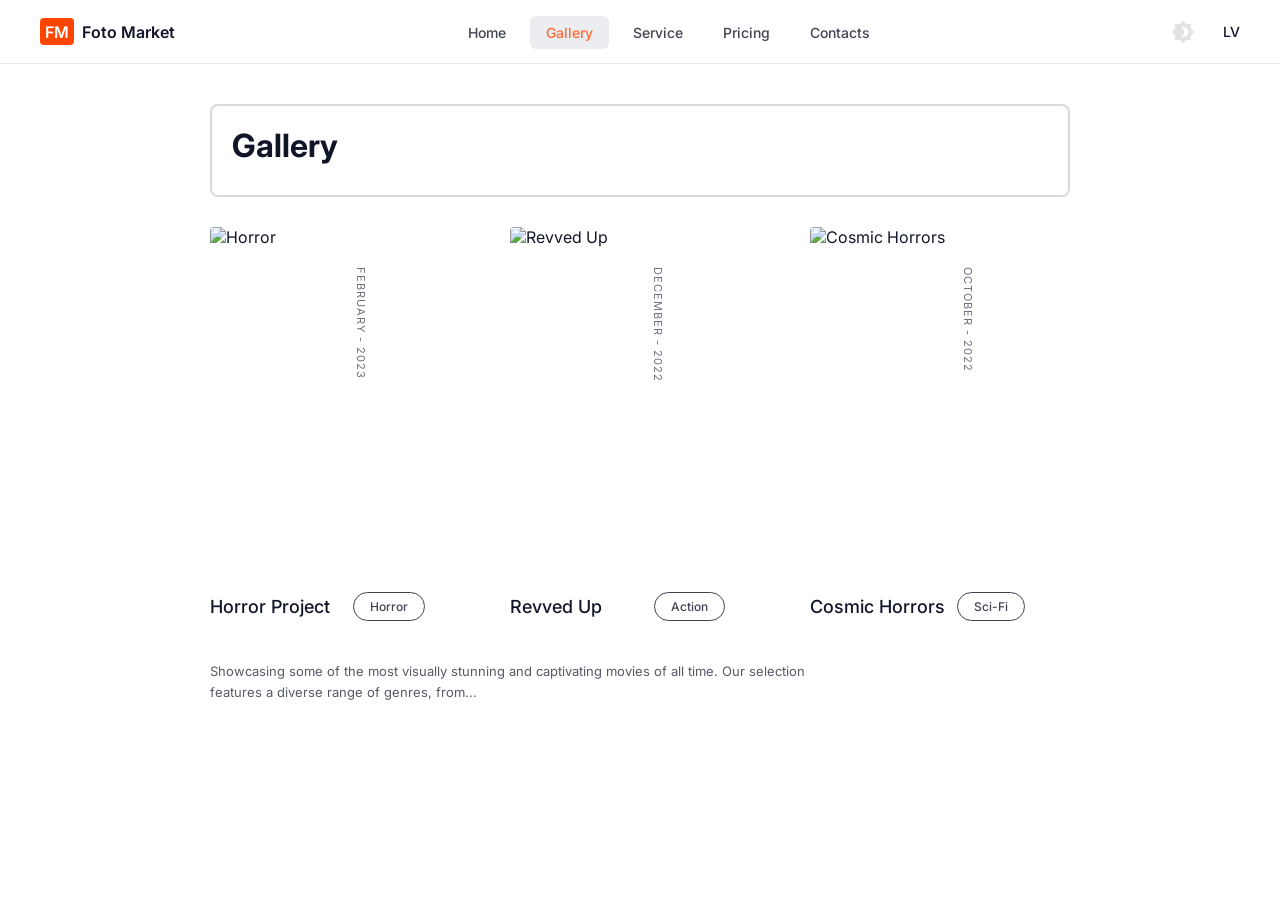
==== gallery/gallery.html @ 90271d40 "Add files via upload" ====
<!DOCTYPE html>
<html lang="en" id="html-lang">
<head>
    <meta charset="UTF-8">
    <meta name="viewport" content="width=device-width, initial-scale=1.0">
    <title>Foto Market - Gallery</title>
    <link rel="stylesheet" href="../css/style.css">
    <link rel="stylesheet" href="../css/nav.css">
    <link href="https://fonts.googleapis.com/css2?family=Inter:wght@400;500;600&display=swap" rel="stylesheet">
</head>
<body>

    <nav class="navbar">
        <div class="nav-logo">
            <span class="logo-box">FM</span>
            <span class="logo-text">Foto Market</span>
        </div>

        <ul class="nav-links">
            <li><a href="../index.html" class="nav-item" data-i18n="nav-home">Home</a></li>
            <li><a href="gallery.html" class="nav-item active" data-i18n="nav-gallery">Gallery</a></li>
            <li><a href="#" class="nav-item" data-i18n="nav-service">Service</a></li>
            <li><a href="#" class="nav-item" data-i18n="nav-pricing">Pricing</a></li>
            <li><a href="#" class="nav-item" data-i18n="nav-contacts">Contacts</a></li>
        </ul>

        <div class="nav-actions">
            <button id="theme_switch">
                <img src="../picture/light.svg" alt="Light Mode" class="icon-light">
                <img src="../picture/dark.svg" alt="Dark Mode" class="icon-dark">
            </button>
            <a href="#" id="lang-toggle" class="btn-login">LV</a>
        </div>
    </nav>

    <main class="content-container">
        
        <div class="intro-box">
            <h1 data-i18n="gallery-title">Gallery</h1>
        </div>

        <div class="gallery-grid">
            
            <div class="gallery-item">
                <div class="image-wrapper">
                    <img src="https://images.unsplash.com/photo-1505635552518-3448ff116af3?w=600&auto=format&fit=crop&q=80" alt="Horror">
                    <span class="vertical-date" data-i18n="project1-date">February - 2023</span>
                </div>
                <div class="item-footer">
                    <h3 data-i18n="project1-title">Horror Project</h3>
                    <span class="category-tag" data-i18n="project1-tag">Horror</span>
                </div>
            </div>

            <div class="gallery-item">
                <div class="image-wrapper">
                    <img src="https://images.unsplash.com/photo-1542282088-fe8426682b8f?w=600&auto=format&fit=crop&q=80" alt="Revved Up">
                    <span class="vertical-date" data-i18n="project2-date">December - 2022</span>
                </div>
                <div class="item-footer">
                    <h3 data-i18n="project2-title">Revved Up</h3>
                    <span class="category-tag" data-i18n="project2-tag">Action</span>
                </div>
            </div>

            <div class="gallery-item">
                <div class="image-wrapper">
                    <img src="https://images.unsplash.com/photo-1579783902614-a3fb3927b6a5?w=600&auto=format&fit=crop&q=80" alt="Cosmic Horrors">
                    <span class="vertical-date" data-i18n="project3-date">October - 2022</span>
                </div>
                <div class="item-footer">
                    <h3 data-i18n="project3-title">Cosmic Horrors</h3>
                    <span class="category-tag" data-i18n="project3-tag">Sci-Fi</span>
                </div>
            </div>

        </div>

        <div class="gallery-info">
            <p data-i18n="gallery-desc">
                Showcasing some of the most visually stunning and captivating movies of all time. 
                Our selection features a diverse range of genres, from...
            </p>
        </div>
    </main>

    <script src="../java/lang.js"></script>
    <script src="../java/darkmode.js"></script>
</body>
</html>
---- css/style.css ----
/* --- Main container for spacing and alignment (Location) --- */
.content-container {
    max-width: 900px;
    margin: 40px auto;
    padding: 0 20px;
}

/* --- First rectangle: Location and padding --- */
.intro-box {
    border: 2px solid var(--box-border);
    border-radius: 8px;
    padding: 20px;
    margin-bottom: 25px;
}

.intro-box h1 {
    margin: 0 0 10px 0;
}

.intro-box h2 {
    margin: 0;
}

/* --- Second large rectangle: Location and padding --- */
.description-box {
    /* Mainīgais no nav.css, lai pielāgotos tēmai */
    border: 2px solid var(--box-border);
    border-radius: 8px;
    padding: 30px;
}

.description-box p {
    margin: 0 0 25px 0;
}

/* --- Dashed border/frame for the future image --- */
.image-placeholder {
    width: 100%;
    height: 250px;
    border: 2px dashed var(--dashed-border);
    border-radius: 6px;
    display: flex;
    align-items: center;
    justify-content: center;
}

.placeholder-text {
    opacity: 0.4;
    letter-spacing: 1px;
}

/* --- Gallery Layout Structure --- */
.gallery-grid {
    display: flex;
    gap: 40px;
    align-items: flex-start;
    margin-top: 30px;
    margin-bottom: 40px;
    width: 100%;
}

.gallery-item {
    flex: 1;
    display: flex;
    flex-direction: column;
}

.image-wrapper {
    position: relative;
    width: 100%;
    margin-bottom: 15px;
    padding-right: 45px;
}

.image-wrapper img {
    width: 100%;
    height: 350px; /* English comment: Fixed height to match reference dimensions cleanly */
    display: block;
    object-fit: cover;
    border-radius: 4px;
}

.vertical-date {
    position: absolute;
    right: -10px;
    top: 40px;
    transform: rotate(90deg);
    transform-origin: left top;
    font-size: 11px;
    letter-spacing: 1px;
    text-transform: uppercase;
    opacity: 0.6;
    white-space: nowrap;
}

.item-footer {
    display: flex;
    justify-content: space-between;
    align-items: center;
    width: 100%;
    padding-right: 45px;
}

.item-footer h3 {
    font-size: 18px;
    font-weight: 500;
    margin: 0;
}

.category-tag {
    border: 1px solid var(--text-color);
    padding: 6px 16px;
    border-radius: 20px;
    font-size: 12px;
    font-weight: 500;
    opacity: 0.8;
}

.gallery-info {
    margin-top: 40px;
    max-width: 600px;
}

.gallery-info p {
    font-size: 13px;
    line-height: 1.6;
    opacity: 0.7;
}
---- css/nav.css ----
/* Change theme (dark)  */
:root {
    --base-color: white;
    --base-variant: #e8e9ed;
    --text-color: #111528;
    --secondary-text: #4258cf;
    --primary-color: #6373c3;
    --navbar-bg: #ffffff; /* Light navbar bg */
    --navbar-border: #eaeaea;
    /*dark boarder in light mod*/
    --box-border: rgba(0, 0, 0, 0.15);
    --dashed-border: rgba(0, 0, 0, 0.3);
}

.dark_mode {
    --base-color: #070b07;
    --base-variant: #101425;
    --text-color: #fff;
    --secondary-text: #a4a5b8;
    --primary-color: #0071ff;
    --navbar-bg: #141914; /* Dark navbar bar*/
    --navbar-border: #222c22;
    
    /* Pievieno šo tumšajam režīmam (gaišāki rāmīši, kā bija līdz šim) */
    --box-border: rgba(255, 255, 255, 0.2);
    --dashed-border: rgba(255, 255, 255, 0.4);
}

/* Theme Switch Button Styling */
#theme_switch {
    background: none;
    border: none;
    cursor: pointer;
    padding: 8px;
    display: flex;
    align-items: center;
    justify-content: center;
}
#theme_switch {
    fill: var(--primary-color);

}

/* light */
#theme_switch .icon-light {
    display: none;
}
#theme_switch .icon-dark {
    display: block;
    width: 24px;  /* can change size */
    height: 24px;
}

/* when active  Dark Mode, change icons*/
.dark_mode #theme_switch .icon-light {
    display: block;
    width: 24px;
    height: 24px;
}
.dark_mode #theme_switch .icon-dark {
    display: none;
}

/* Reset basic styles and set up the font */
* {
    margin: 0;
    padding: 0;
    box-sizing: border-box;
    font-family: 'Inter', sans-serif;
}

body {
    background-color: var(--base-color); 
    color: var(--text-color);
}

/* Main navbar container styling */
.navbar {
    display: flex;
    justify-content: space-between;
    align-items: center;
    padding: 12px 40px;
    background-color: var(--navbar-bg); /* Fixed to use variable */
    border-bottom: 1px solid var(--navbar-border); /* Fixed to use variable */
    height: 64px;
}

/* Left side: Logo styling */
.nav-logo {
    display: flex;
    align-items: center;
    gap: 8px;
    cursor: pointer;
}

.logo-box {
    background-color: #ff4500; /* Vibrant orange/red logo background */
    color: #ffffff;
    font-weight: 600;
    font-size: 16px;
    width: 34px;
    height: 27px;
    display: flex;
    align-items: center;
    justify-content: center;
    border-radius: 4px;
}

.logo-text {
    font-size: 16px;
    font-weight: 600;
    color: var(--text-color);
}

/* Center: Navigation links styling */
.nav-links {
    display: flex;
    list-style: none;
    gap: 8px;
    align-items: center;
}

.nav-item {
    text-decoration: none;
    color: var(--text-color); 
    font-size: 14px;
    font-weight: 500;
    padding: 8px 16px;
    border-radius: 6px;
    transition: all 0.2s ease;
    opacity: 0.8;
}

.nav-item:hover {
    color: var(--text-color);
    background-color: var(--base-variant); /* Fixed to use variable */
    opacity: 1;
}

/* Highlighted active tab (Platform) */
.nav-item.active {
    color: #ff4500; /* Made it match the logo or prominent color */
    background-color: var(--base-variant); 
}

/* Right side: Action buttons styling */
.nav-actions {
    display: flex;
    align-items: center;
    gap: 20px;
}

.btn-login, .btn-signup {
    text-decoration: none;
    font-size: 14px;
    font-weight: 500;
    color: var(--text-color); /* Fixed to change color in dark mode */
    transition: opacity 0.2s ease;
}

.btn-login:hover, .btn-signup:hover {
    opacity: 0.7;
}

/* The dark pill-shaped CTA button */
.btn-demo {
    text-decoration: none;
    font-size: 14px;
    font-weight: 500;
    color: #ffffff;
    background-color: #000000;
    padding: 10px 20px;
    border-radius: 20px; /* Capsule look */
    transition: background-color 0.2s ease;
}

.btn-demo:hover {
    background-color: #222222;
}
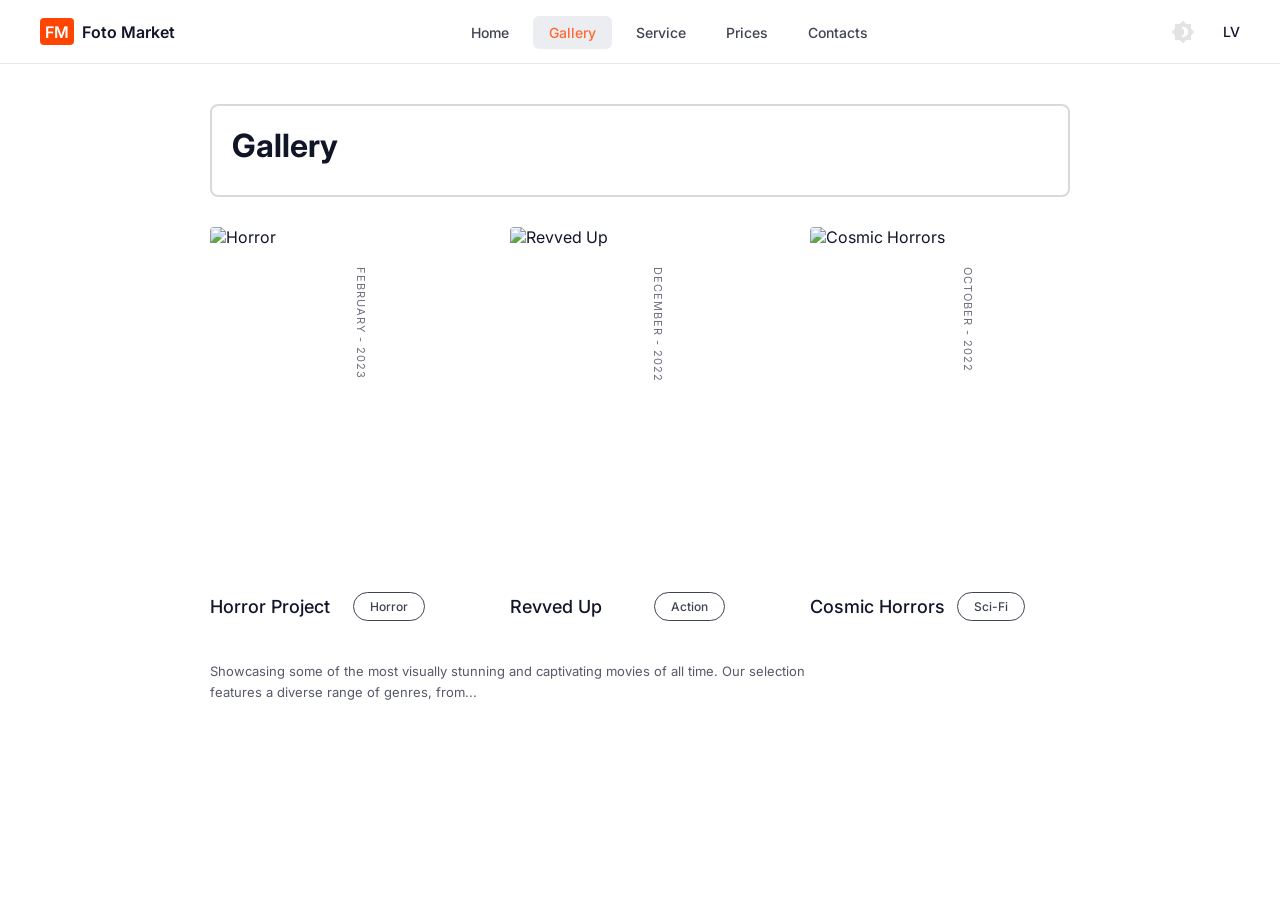
==== commit 3210ef1a: "Add files via upload" ====
--- a/gallery/gallery.html
+++ b/gallery/gallery.html
@@ -19,8 +19,8 @@
         <ul class="nav-links">
             <li><a href="../index.html" class="nav-item" data-i18n="nav-home">Home</a></li>
             <li><a href="gallery.html" class="nav-item active" data-i18n="nav-gallery">Gallery</a></li>
-            <li><a href="#" class="nav-item" data-i18n="nav-service">Service</a></li>
-            <li><a href="#" class="nav-item" data-i18n="nav-pricing">Pricing</a></li>
+            <li><a href="../service/service.html" class="nav-item" data-i18n="nav-service">Service</a></li>
+            <li><a href="../price/price.html" class="nav-item" data-i18n="nav-pricing">Pricing</a></li>
             <li><a href="#" class="nav-item" data-i18n="nav-contacts">Contacts</a></li>
         </ul>
 
--- a/css/style.css
+++ b/css/style.css
@@ -1,11 +1,9 @@
-/* --- Main container for spacing and alignment (Location) --- */
 .content-container {
     max-width: 900px;
     margin: 40px auto;
     padding: 0 20px;
 }
 
-/* --- First rectangle: Location and padding --- */
 .intro-box {
     border: 2px solid var(--box-border);
     border-radius: 8px;
@@ -21,9 +19,7 @@
     margin: 0;
 }
 
-/* --- Second large rectangle: Location and padding --- */
 .description-box {
-    /* Mainīgais no nav.css, lai pielāgotos tēmai */
     border: 2px solid var(--box-border);
     border-radius: 8px;
     padding: 30px;
@@ -33,7 +29,6 @@
     margin: 0 0 25px 0;
 }
 
-/* --- Dashed border/frame for the future image --- */
 .image-placeholder {
     width: 100%;
     height: 250px;
@@ -49,7 +44,6 @@
     letter-spacing: 1px;
 }
 
-/* --- Gallery Layout Structure --- */
 .gallery-grid {
     display: flex;
     gap: 40px;
@@ -74,7 +68,7 @@
 
 .image-wrapper img {
     width: 100%;
-    height: 350px; /* English comment: Fixed height to match reference dimensions cleanly */
+    height: 350px;
     display: block;
     object-fit: cover;
     border-radius: 4px;
--- a/css/nav.css
+++ b/css/nav.css
@@ -1,13 +1,11 @@
-/* Change theme (dark)  */
 :root {
     --base-color: white;
     --base-variant: #e8e9ed;
     --text-color: #111528;
     --secondary-text: #4258cf;
     --primary-color: #6373c3;
-    --navbar-bg: #ffffff; /* Light navbar bg */
+    --navbar-bg: #ffffff;
     --navbar-border: #eaeaea;
-    /*dark boarder in light mod*/
     --box-border: rgba(0, 0, 0, 0.15);
     --dashed-border: rgba(0, 0, 0, 0.3);
 }
@@ -18,15 +16,12 @@
     --text-color: #fff;
     --secondary-text: #a4a5b8;
     --primary-color: #0071ff;
-    --navbar-bg: #141914; /* Dark navbar bar*/
+    --navbar-bg: #141914;
     --navbar-border: #222c22;
-    
-    /* Pievieno šo tumšajam režīmam (gaišāki rāmīši, kā bija līdz šim) */
     --box-border: rgba(255, 255, 255, 0.2);
     --dashed-border: rgba(255, 255, 255, 0.4);
 }
 
-/* Theme Switch Button Styling */
 #theme_switch {
     background: none;
     border: none;
@@ -41,17 +36,15 @@
 
 }
 
-/* light */
 #theme_switch .icon-light {
     display: none;
 }
 #theme_switch .icon-dark {
     display: block;
-    width: 24px;  /* can change size */
+    width: 24px;
     height: 24px;
 }
 
-/* when active  Dark Mode, change icons*/
 .dark_mode #theme_switch .icon-light {
     display: block;
     width: 24px;
@@ -61,7 +54,6 @@
     display: none;
 }
 
-/* Reset basic styles and set up the font */
 * {
     margin: 0;
     padding: 0;
@@ -74,18 +66,16 @@
     color: var(--text-color);
 }
 
-/* Main navbar container styling */
 .navbar {
     display: flex;
     justify-content: space-between;
     align-items: center;
     padding: 12px 40px;
-    background-color: var(--navbar-bg); /* Fixed to use variable */
-    border-bottom: 1px solid var(--navbar-border); /* Fixed to use variable */
+    background-color: var(--navbar-bg);
+    border-bottom: 1px solid var(--navbar-border);
     height: 64px;
 }
 
-/* Left side: Logo styling */
 .nav-logo {
     display: flex;
     align-items: center;
@@ -94,7 +84,7 @@
 }
 
 .logo-box {
-    background-color: #ff4500; /* Vibrant orange/red logo background */
+    background-color: #ff4500;
     color: #ffffff;
     font-weight: 600;
     font-size: 16px;
@@ -112,7 +102,6 @@
     color: var(--text-color);
 }
 
-/* Center: Navigation links styling */
 .nav-links {
     display: flex;
     list-style: none;
@@ -122,7 +111,7 @@
 
 .nav-item {
     text-decoration: none;
-    color: var(--text-color); 
+    color: var(--text-color);
     font-size: 14px;
     font-weight: 500;
     padding: 8px 16px;
@@ -133,17 +122,15 @@
 
 .nav-item:hover {
     color: var(--text-color);
-    background-color: var(--base-variant); /* Fixed to use variable */
+    background-color: var(--base-variant);
     opacity: 1;
 }
 
-/* Highlighted active tab (Platform) */
 .nav-item.active {
-    color: #ff4500; /* Made it match the logo or prominent color */
+    color: #ff4500;
     background-color: var(--base-variant); 
 }
 
-/* Right side: Action buttons styling */
 .nav-actions {
     display: flex;
     align-items: center;
@@ -154,7 +141,7 @@
     text-decoration: none;
     font-size: 14px;
     font-weight: 500;
-    color: var(--text-color); /* Fixed to change color in dark mode */
+    color: var(--text-color);
     transition: opacity 0.2s ease;
 }
 
@@ -162,7 +149,6 @@
     opacity: 0.7;
 }
 
-/* The dark pill-shaped CTA button */
 .btn-demo {
     text-decoration: none;
     font-size: 14px;
@@ -170,7 +156,7 @@
     color: #ffffff;
     background-color: #000000;
     padding: 10px 20px;
-    border-radius: 20px; /* Capsule look */
+    border-radius: 20px;
     transition: background-color 0.2s ease;
 }
 
